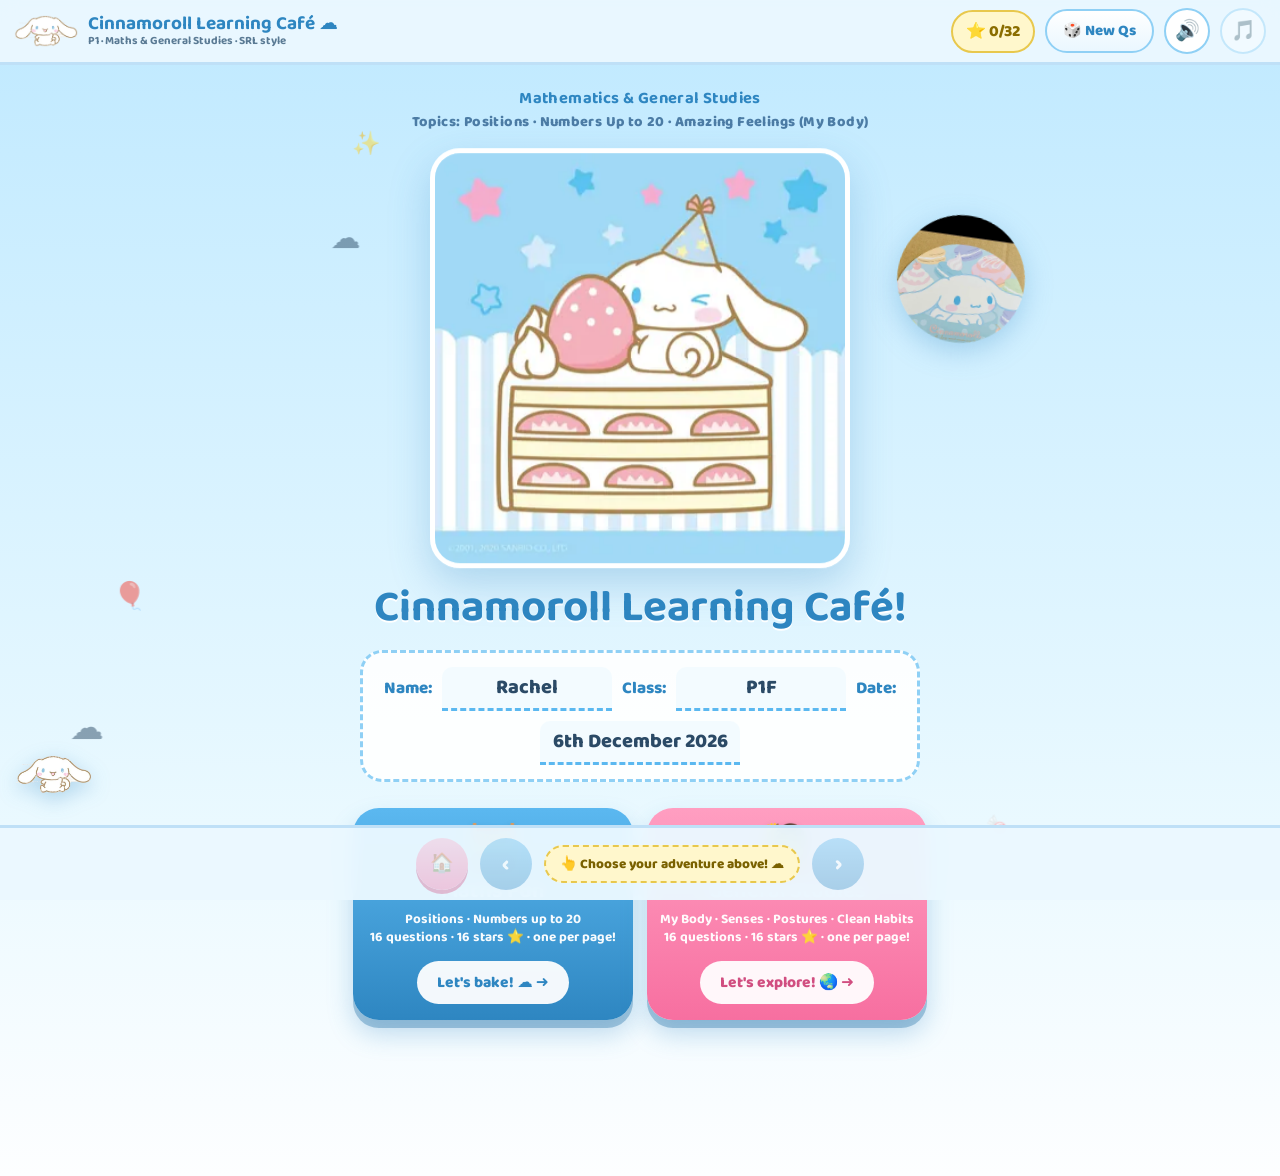
==== index.html @ 6be1f138 "Cinnamoroll maths site" ====
<!DOCTYPE html><html lang="en"><head><meta charset="UTF-8"><meta http-equiv="refresh" content="0; url=cinnamoroll-maths-fun.html"><title>Redirecting…</title></head><body><p><a href="cinnamoroll-maths-fun.html">Enter</a></p></body></html>
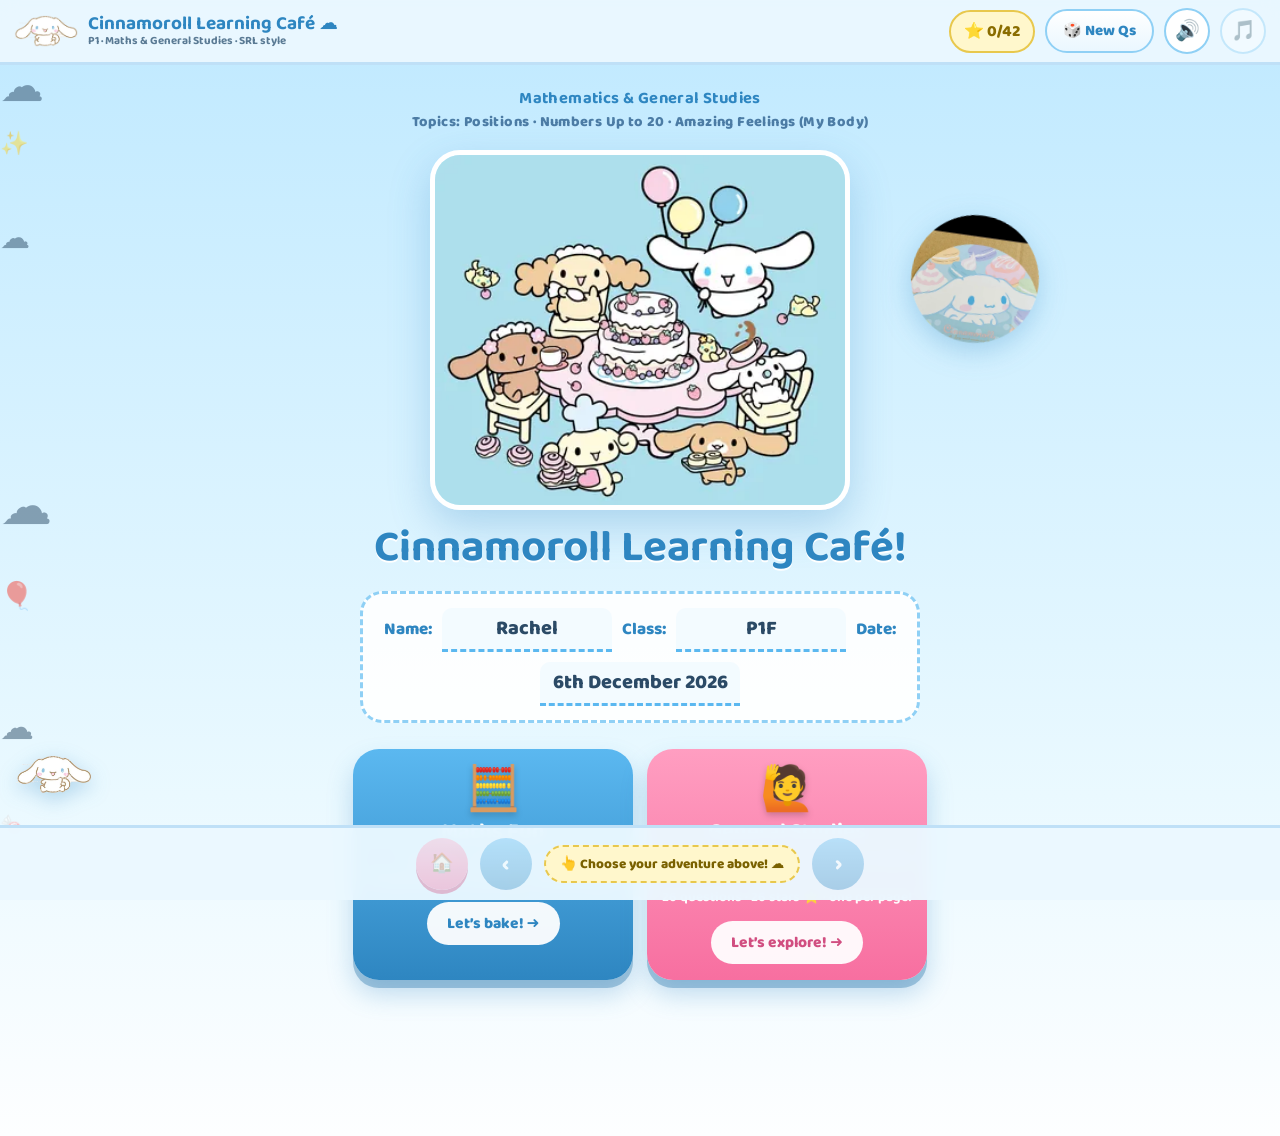
==== commit ad3e5fe1: "Restructure: single-file app -> modular HTML/CSS/JS with subject registry (P1->P6 ready)" ====
--- a/index.html
+++ b/index.html
@@ -1 +1,100 @@
-<!DOCTYPE html><html lang="en"><head><meta charset="UTF-8"><meta http-equiv="refresh" content="0; url=cinnamoroll-maths-fun.html"><title>Redirecting…</title></head><body><p><a href="cinnamoroll-maths-fun.html">Enter</a></p></body></html>
+<!DOCTYPE html>
+<html lang="en">
+<head>
+<meta charset="UTF-8">
+<meta name="viewport" content="width=device-width, initial-scale=1, viewport-fit=cover">
+<meta name="theme-color" content="#BFE9FF">
+<link rel="icon" type="image/svg+xml" href="logo.svg">
+<title>Cinnamoroll Learning Café</title>
+<link rel="preconnect" href="https://fonts.googleapis.com">
+<link rel="preconnect" href="https://fonts.gstatic.com" crossorigin>
+<link href="https://fonts.googleapis.com/css2?family=Baloo+2:wght@500;700;800&display=swap" rel="stylesheet">
+<link rel="stylesheet" href="css/base.css">
+<link rel="stylesheet" href="css/cards.css">
+<link rel="stylesheet" href="css/subjects.css">
+</head>
+<body>
+<div class="bg-cloud" style="top:6%; font-size:44px; animation-duration:46s;">☁️</div>
+<div class="bg-cloud" style="top:24%; font-size:30px; animation-duration:60s; animation-delay:-20s;">☁️</div>
+<div class="bg-cloud" style="top:52%; font-size:52px; animation-duration:75s; animation-delay:-45s;">☁️</div>
+<div class="bg-cloud" style="top:78%; font-size:34px; animation-duration:55s; animation-delay:-10s;">☁️</div>
+<div class="bg-cloud" style="top:14%; font-size:23px; animation-duration:92s; animation-delay:-32s;">✨</div>
+<div class="bg-cloud" style="top:64%; font-size:27px; animation-duration:72s; animation-delay:-15s;">🎈</div>
+<div class="bg-cloud" style="top:90%; font-size:24px; animation-duration:84s; animation-delay:-60s;">🍬</div>
+
+<div class="hdr">
+  <img class="logo" id="logoImg" alt="logo">
+  <div class="hdr-title">
+    <b>Cinnamoroll Learning Café ☁️</b>
+    <small>P1 · Maths &amp; General Studies · SRL style</small>
+  </div>
+  <div class="pill" id="starPill">⭐ 0/32</div>
+  <div class="pill pill-t" id="timerPill" style="display:none">⏱ 0:00</div>
+  <button class="shuf" id="shufBtn" title="Fresh questions!">🎲 New Qs</button>
+  <button class="hbtn" id="muteBtn">🔊</button>
+  <button class="hbtn" id="musicBtn" title="Cinnamoroll café waltz 🎵">🎵</button>
+</div>
+
+<div class="app">
+
+  <!-- ============ PAGE 1 · COVER ============ -->
+  <section class="page active" id="pg1">
+    <div class="cover">
+      <div class="school">
+        <b>Mathematics &amp; General Studies</b><br>
+        Topics: Positions · Numbers Up to 20 · Amazing Feelings (My Body)
+      </div>
+      <img class="hero float" id="heroImg" alt="Cinnamoroll">
+      <img class="macaron-badge float" id="macaronImg" alt="cafe" style="animation-delay:.8s">
+      <h1>Cinnamoroll Learning Café!</h1>
+      <div class="namecard">
+        <label>Name:</label><input id="kidName" maxlength="18" autocomplete="off">
+        <label>Class:</label><input id="kidClass" maxlength="6" value="P1F" autocomplete="off">
+        <label>Date:</label><input id="kidDate" readonly style="width:200px">
+      </div>
+      <div class="stream-row" id="streamRow"></div>
+      </div>
+  </section>
+
+  <!-- ============ QUESTION PAGES (one card per page — built by JS) ============ -->
+  <div id="pages"></div>
+
+</div>
+
+<footer class="ftr">
+  <button class="nav-btn home" id="homeBtn" title="Back to the index page" disabled>🏠</button>
+  <button class="nav-btn" id="prevBtn" disabled>‹</button>
+  <div class="dots" id="dots"></div>
+  <button class="nav-btn" id="nextBtn" disabled>›</button>
+</footer>
+
+<div id="mascot">
+  <div id="mascotSay"></div>
+  <img id="mascotImg" alt="Cinnamoroll buddy">
+</div>
+
+<div id="toast"></div>
+
+<div id="cert">
+  <div class="cert-card">
+    <img class="party" id="partyImg" alt="party">
+    <h2 id="certTitle">🌟 Official Maths Star! 🌟</h2>
+    <div class="cname" id="certName">Rachel</div>
+    <p id="certText">finished all 42 café &amp; GS challenges with Cinnamoroll &amp; friends!<br>
+      Milk only got to eat <b>3</b> cinnamon rolls because of you. 🍥🐶</p>
+    <button class="close-btn" id="certClose">Yay! Close 🎉</button>
+  </div>
+</div>
+<!-- scripts: core (load order matters) → subjects → boot -->
+<script src="js/core/10-assets.js"></script>
+<script src="js/core/20-helpers.js"></script>
+<script src="js/core/30-audio.js"></script>
+<script src="js/core/40-registry.js"></script>
+<script src="js/core/50-furniture.js"></script>
+<script src="js/core/60-pages.js"></script>
+<script src="js/core/70-interactions.js"></script>
+<script src="js/subjects/maths.js"></script>
+<script src="js/subjects/gs.js"></script>
+<script src="js/90-boot.js"></script>
+</body>
+</html>
--- a/css/base.css
+++ b/css/base.css
@@ -0,0 +1,229 @@
+/* ============================================================
+   Cinnamoroll Learning Café — base: tokens, layout, chrome
+   (header, cover, footer nav, toast, mascot, certificate, report)
+   ============================================================ */
+:root{
+  --sky1:#BFE9FF; --sky2:#EAF9FF; --blue:#2E86C1; --blue2:#5BB8F0;
+  --bord:#8FD0F5; --pink:#FF9EC1; --gold:#FFD34D; --green:#35C46E;
+  --red:#FF6B81; --ink:#2B4A66; --wood:#C98D4E;
+}
+*{box-sizing:border-box; margin:0; padding:0; -webkit-tap-highlight-color:transparent;}
+html{scroll-behavior:smooth;}
+body{
+  font-family:'Baloo 2','Comic Sans MS','Chalkboard SE','Comic Neue',system-ui,sans-serif;
+  background:linear-gradient(180deg,var(--sky1),var(--sky2) 70%,#FDFEFF);
+  color:var(--ink); min-height:100vh; padding:0 0 130px;
+  touch-action:manipulation; overflow-x:hidden;
+}
+button{font-family:inherit; cursor:pointer; touch-action:manipulation; -webkit-touch-callout:none;}
+input{font-family:inherit;}
+.app{position:relative; z-index:1; max-width:900px; margin:0 auto; padding:0 14px;}
+.bg-cloud{position:fixed; z-index:0; opacity:.5; pointer-events:none; animation:drift linear infinite;}
+@keyframes drift{from{transform:translateX(-20vw)} to{transform:translateX(115vw)}}
+.float{animation:float 3.2s ease-in-out infinite;}
+@keyframes float{0%,100%{transform:translateY(0)}50%{transform:translateY(-7px)}}
+
+/* ---------- header ---------- */
+.hdr{position:sticky; top:0; z-index:50; display:flex; align-items:center; gap:10px;
+  padding:8px 14px; background:rgba(235,248,255,.94); border-bottom:3px solid #BFE0F7;
+  backdrop-filter:blur(8px); -webkit-backdrop-filter:blur(8px);}
+.logo{width:64px; height:40px; flex:none; object-fit:contain;}
+.hdr-title{display:flex; flex-direction:column; line-height:1.12; margin-right:auto; min-width:0;}
+.hdr-title b{color:var(--blue); font-size:19px; white-space:nowrap;}
+.hdr-title small{color:#5A7A94; font-size:11.5px; font-weight:700; white-space:nowrap;}
+.hbtn{width:46px; height:46px; border-radius:50%; border:2px solid var(--bord);
+  background:#fff; font-size:20px; flex:none;}
+.pill{background:#FFF7CC; border:2px solid #E8C84D; padding:7px 13px; border-radius:999px;
+  font-weight:800; color:#8a6d00; font-size:16px; white-space:nowrap;}
+.shuf{border-radius:999px; border:2px solid var(--bord); background:linear-gradient(180deg,#fff,#EAF7FF);
+  padding:8px 16px; font-weight:800; color:var(--blue); font-size:15px; flex:none;}
+.shuf:active{transform:scale(.95);}
+
+/* ---------- pages & cards ---------- */
+.page{display:none;}
+.page.active{display:block; animation:slide .35s ease;}
+@keyframes slide{from{opacity:0; transform:translateX(24px)} to{opacity:1; transform:none}}
+.page-banner{display:flex; align-items:center; gap:12px; background:rgba(255,255,255,.8);
+  border:2px dashed #BFE0F7; border-radius:22px; padding:10px 16px; margin:14px 0 4px;}
+.page-banner img{width:58px; height:52px; object-fit:contain; flex:none;}
+.page-banner .pb-t{min-width:0;}
+.page-banner b{color:var(--blue); font-size:18px; display:block; line-height:1.2;}
+.page-banner span{font-size:13.5px; color:#5A7A94; font-weight:700; line-height:1.35; display:block;}
+.card{background:#fff; border:3px solid var(--bord); border-radius:26px; padding:18px;
+  margin:16px 0; box-shadow:0 8px 20px rgba(46,134,193,.10); transition:border-color .3s;}
+.card.done{border-color:var(--green); background:#F7FFFA;}
+.card-top{display:flex; align-items:center; gap:10px; flex-wrap:wrap;}
+.ex-letter{flex:none; width:38px; height:38px; border-radius:50%; background:var(--blue);
+  color:#fff; display:grid; place-items:center; font-weight:800; font-size:19px;}
+.ex-letter.small{width:30px; height:30px; font-size:15px; background:var(--blue2);}
+.star-mark{color:#E8B300; font-size:22px; line-height:1;}
+.card-top b{color:var(--ink); font-size:18.5px;}
+.done-badge{display:none; margin-left:auto; background:var(--green); color:#fff;
+  padding:6px 14px; border-radius:999px; font-weight:800; font-size:15px; white-space:nowrap;}
+.card.done .done-badge{display:inline-block; animation:pop .5s;}
+@keyframes pop{0%{transform:scale(0)}70%{transform:scale(1.25)}100%{transform:scale(1)}}
+.card-instr{font-size:15.5px; color:#5A7A94; margin:6px 0 10px 48px; line-height:1.45; font-weight:700;}
+.qline{font-size:20px; margin:12px 0; display:flex; flex-wrap:wrap; align-items:center;
+  gap:7px; color:var(--ink); line-height:1.5; font-weight:600;}
+.qline .nm{color:var(--blue); font-weight:800;}
+.emoji{font-size:27px; line-height:1; vertical-align:-3px;}
+.emoji.big{font-size:34px;}
+.tip{background:#FFF7D6; border:2px dashed #E8C84D; border-radius:14px; padding:8px 14px;
+  font-size:14.5px; color:#7a6100; font-weight:700; margin:10px 0; line-height:1.4;}
+.hint{background:#FFEFEF; border:2px dashed #FFB3BE; border-radius:14px; padding:8px 14px;
+  font-size:14.5px; color:#B23A4A; font-weight:700; margin:10px 0 0; line-height:1.4; display:none;}
+.shake{animation:shake .5s;}
+@keyframes shake{0%,100%{transform:translateX(0)}20%{transform:translateX(-8px)}
+  40%{transform:translateX(8px)}60%{transform:translateX(-6px)}80%{transform:translateX(6px)}}
+/* cover */
+.cover{min-height:calc(100vh - 210px); display:flex; flex-direction:column; align-items:center;
+  text-align:center; padding:10px 0 20px;}
+.school{font-weight:800; color:#4C7CA5; letter-spacing:.4px; font-size:14.5px; margin-top:12px;
+  line-height:1.5;}
+.school b{color:var(--blue); font-size:16.5px;}
+.hero{width:min(78vw,420px); border-radius:30px; border:5px solid #fff;
+  box-shadow:0 16px 40px rgba(46,134,193,.28); margin:16px 0 6px;}
+.cover h1{font-size:clamp(30px,6vw,44px); color:var(--blue); line-height:1.1; margin:8px 0 2px;
+  text-shadow:0 2px 0 #fff;}
+.cover .fun{font-size:16.5px; font-weight:700; color:#5A7A94; max-width:520px; line-height:1.45;}
+.namecard{display:flex; gap:10px; flex-wrap:wrap; justify-content:center; align-items:center;
+  background:rgba(255,255,255,.9); border:3px dashed var(--bord); border-radius:22px;
+  padding:14px 18px; margin:16px 0 8px; width:min(96%,560px);}
+.namecard label{font-weight:800; color:var(--blue); font-size:17px;}
+.namecard input{border:none; border-bottom:3px dashed var(--blue2); background:#F3FBFF;
+  font-size:20px; font-weight:800; color:var(--ink); text-align:center; width:170px; height:44px;
+  border-radius:10px 10px 0 0;}
+.macaron-badge{position:absolute; right:max(10px,4vw); top:150px; width:clamp(80px,14vw,128px);
+  filter:drop-shadow(0 8px 14px rgba(46,134,193,.3)); transform:rotate(8deg);}
+.start-btn{margin:14px 0 6px; padding:16px 54px; font-size:23px; font-weight:800; color:#fff;
+  background:linear-gradient(180deg,#FF9EC1,#F76FA0); border:none; border-radius:999px;
+  box-shadow:0 7px 0 #D14E80; min-height:60px;}
+.start-btn:active{transform:translateY(4px); box-shadow:0 3px 0 #D14E80;}
+.rand-note{font-size:14px; color:#5A7A94; font-weight:700; max-width:460px; line-height:1.4;}
+.deco{position:absolute; pointer-events:none; opacity:.9;}
+
+/* footer nav */
+.ftr{position:fixed; left:0; right:0; bottom:0; z-index:60; background:rgba(235,248,255,.96);
+  border-top:3px solid #BFE0F7; padding:10px 14px calc(10px + env(safe-area-inset-bottom));
+  display:flex; align-items:center; gap:12px; justify-content:center;
+  backdrop-filter:blur(8px); -webkit-backdrop-filter:blur(8px);}
+.nav-btn{width:52px; height:52px; border-radius:50%; border:none; font-size:22px; font-weight:900;
+  color:#fff; background:linear-gradient(180deg,#5BB8F0,#2E86C1); box-shadow:0 4px 0 #1F6EA3;}
+.nav-btn:disabled{opacity:.35; box-shadow:none;}
+.nav-btn:active{transform:translateY(2px);}
+.dots{display:flex; gap:9px;}
+.dot{width:15px; height:15px; border-radius:50%; background:#CFE9FB; border:2px solid #9CCBEE;}
+.dot.on{background:var(--blue); transform:scale(1.25);}
+.dot.done{background:var(--green); border-color:#7BCB9C;}
+
+/* toast & confetti */
+#toast{position:fixed; left:50%; bottom:112px; transform:translateX(-50%) translateY(30px);
+  background:rgba(43,74,102,.94); color:#fff; font-weight:800; font-size:17px; padding:13px 22px;
+  border-radius:999px; opacity:0; pointer-events:none; transition:all .3s; z-index:99; max-width:88vw;
+  text-align:center; line-height:1.35;}
+#toast.show{opacity:1; transform:translateX(-50%) translateY(0);}
+.cp{position:fixed; z-index:98; pointer-events:none; font-size:22px; animation:fall 1.5s linear forwards;}
+@keyframes fall{to{transform:translateY(130px) rotate(220deg); opacity:0;}}
+
+/* certificate */
+#cert{position:fixed; inset:0; z-index:120; background:rgba(43,74,102,.55); display:none;
+  align-items:center; justify-content:center; padding:18px;}
+#cert.show{display:flex;}
+.cert-card{background:linear-gradient(180deg,#FFFDF4,#FFF6D9); border:6px solid var(--gold);
+  border-radius:30px; max-width:560px; width:100%; padding:22px; text-align:center; position:relative;
+  max-height:92vh; overflow:auto;}
+.cert-card img.party{width:100%; border-radius:18px; border:3px solid #FFE28A;}
+.cert-card h2{color:#B8860B; font-size:26px; margin:10px 0 2px;}
+.cert-card .cname{font-size:30px; color:var(--blue); font-weight:800; margin:6px 0;}
+.cert-card p{font-size:16px; color:#7a6100; font-weight:700; line-height:1.5;}
+.close-btn{margin-top:14px; padding:12px 40px; font-size:18px; font-weight:800; color:#fff;
+  background:linear-gradient(180deg,#5BB8F0,#2E86C1); border:none; border-radius:999px;
+  box-shadow:0 5px 0 #1F6EA3;}
+/* ---------- extra fun & sparkle (P1 boost) ---------- */
+.page.active .card{animation:cardIn .55s both;}
+.page.active .card:nth-child(3){animation-delay:.09s}
+.page.active .card:nth-child(4){animation-delay:.18s}
+.page.active .card:nth-child(5){animation-delay:.27s}
+@keyframes cardIn{from{opacity:0; transform:translateY(26px) scale(.96)}
+  62%{transform:translateY(-5px) scale(1.004)} to{opacity:1; transform:none}}
+.friend img:not(.flip){animation:bob 3.4s ease-in-out infinite;}
+.friend img.flip{animation:bobFlip 3.4s ease-in-out infinite;}
+.friend:nth-child(2) img{animation-delay:-.9s}
+.friend:nth-child(3) img{animation-delay:-1.8s}
+.friend:nth-child(4) img{animation-delay:-2.5s}
+@keyframes bob{0%,100%{transform:translateY(0) rotate(-1.6deg)}50%{transform:translateY(-6px) rotate(1.6deg)}}
+@keyframes bobFlip{0%,100%{transform:scaleX(-1) rotate(-1.6deg)}50%{transform:scaleX(-1) translateY(-6px) rotate(1.6deg)}}
+.shelf-item{animation:bob 3.8s ease-in-out infinite;}
+.shelf-row .shelf-item:nth-child(2){animation-delay:-1.2s}
+.shelf-row .shelf-item:nth-child(3){animation-delay:-2.3s}
+.card.done{border-color:var(--green); background:#F7FFFA;
+  box-shadow:0 0 0 5px rgba(53,196,110,.16), 0 10px 26px rgba(53,196,110,.22);}
+.pill.bump{animation:starPop .6s;}
+@keyframes starPop{0%{transform:scale(1)}40%{transform:scale(1.35) rotate(7deg)}100%{transform:scale(1)}}
+.check-btn{position:relative; overflow:hidden;}
+.check-btn::after{content:''; position:absolute; top:0; left:-65%; width:38%; height:100%;
+  background:linear-gradient(100deg,transparent,rgba(255,255,255,.5),transparent);
+  animation:shine 2.8s ease-in-out infinite; pointer-events:none;}
+@keyframes shine{0%{left:-65%}55%{left:135%}100%{left:135%}}
+.friend.bub .tag.full{animation:pop .45s;}
+.friend.bub2{width:40%; max-width:200px;}
+.friend.bub2 img{max-width:180px;}
+.friend.bub2 .tag{font-size:18px; min-width:132px; min-height:42px; border-width:3px;
+  display:grid; place-items:center;}
+.hbtn.music-off{opacity:.4;}
+#mascot{position:fixed; left:8px; bottom:106px; z-index:70; width:92px;
+  display:flex; flex-direction:column; align-items:center; pointer-events:none;}
+#mascotSay{background:#fff; border:3px solid var(--bord); border-radius:16px; padding:6px 11px;
+  font-size:13px; font-weight:800; color:var(--blue); text-align:center; opacity:0; transform:scale(.5)
+  translateY(8px); transition:all .28s cubic-bezier(.34,1.56,.64,1); max-width:180px; line-height:1.3;
+  margin-bottom:5px; box-shadow:0 6px 14px rgba(46,134,193,.18);}
+#mascotSay.show{opacity:1; transform:scale(1) translateY(0);}
+#mascotImg{width:76px; filter:drop-shadow(0 6px 10px rgba(46,134,193,.3));}
+#mascot.cheer #mascotImg{animation:mascotJump .5s ease 2;}
+#mascot.oops #mascotImg{animation:mascotSad .45s ease 2;}
+@keyframes mascotJump{0%,100%{transform:translateY(0) rotate(0)}45%{transform:translateY(-18px) rotate(-9deg)}}
+@keyframes mascotSad{0%,100%{transform:rotate(0)}30%{transform:rotate(-10deg)}70%{transform:rotate(10deg)}}
+/* ---------- index page: choose your stream ---------- */
+.stream-row{display:flex; gap:14px; justify-content:center; align-items:stretch;
+  flex-wrap:wrap; margin:18px 0 6px; width:min(96%,620px);}
+.stream-btn{flex:1 1 230px; max-width:280px; display:flex; flex-direction:column;
+  align-items:center; gap:5px; border:none; border-radius:26px; padding:18px 12px 16px;
+  color:#fff; font-family:inherit; min-height:170px;
+  box-shadow:0 8px 0 rgba(31,110,163,.35), 0 14px 26px rgba(46,134,193,.28);
+  transition:transform .12s, box-shadow .12s;}
+.stream-btn:active{transform:translateY(5px); box-shadow:0 3px 0 rgba(31,110,163,.35), 0 8px 16px rgba(46,134,193,.22);}
+.stream-btn .s-ico{font-size:44px; line-height:1.1; filter:drop-shadow(0 3px 3px rgba(0,0,0,.2));}
+.stream-btn b{font-size:22px; line-height:1.15; text-shadow:0 2px 0 rgba(0,0,0,.12);}
+.stream-btn small{font-size:13.5px; font-weight:700; line-height:1.4; opacity:.96;}
+.stream-btn .go{margin-top:9px; background:rgba(255,255,255,.94); border-radius:999px;
+  padding:9px 20px; font-weight:800; font-size:15.5px;}
+.stream-btn.math{background:linear-gradient(180deg,#5BB8F0,#2E86C1);}
+.stream-btn.math .go{color:var(--blue);}
+.stream-btn.gs{background:linear-gradient(180deg,#FF9EC1,#F76FA0);}
+.stream-btn.gs .go{color:#D14E80;}
+.nav-btn.home{background:linear-gradient(180deg,#FFB1C9,#F76FA0); box-shadow:0 4px 0 #D14E80; font-size:19px;}
+.dots .home-tip{font-size:13.5px; font-weight:800; color:#7a6100; align-self:center;
+  background:#FFF7CC; border:2px dashed #E8C84D; border-radius:999px; padding:6px 14px;
+  white-space:nowrap;}
+/* ===== timer pill ===== */
+.pill-t{background:#EAF6FF; border-color:#8FC6EE; color:#2C6EA8; font-variant-numeric:tabular-nums;}
+/* ===== report card (stats page) ===== */
+.stats-hero{display:flex; align-items:center; gap:12px; background:#F3FBFF; border:2px dashed #BFE0F5;
+  border-radius:16px; padding:10px 14px; margin:8px 0 14px; font-size:17px; font-weight:800; color:#2C6EA8;}
+.stat-rows{display:flex; flex-direction:column; gap:7px; margin:6px 0 14px;}
+.stat-row{display:flex; align-items:center; gap:9px; background:#fff; border:2px solid #DCEBF7;
+  border-radius:13px; padding:8px 12px; font-size:15.5px; font-weight:700; color:var(--ink);
+  cursor:pointer;}
+.stat-row:hover{border-color:var(--blue2); background:#F5FBFF;}
+.stat-row .sn{flex:1; min-width:0; overflow:hidden; text-overflow:ellipsis; white-space:nowrap;}
+.stat-row .st{font-variant-numeric:tabular-nums; color:#2C6EA8; background:#EAF6FF;
+  border-radius:999px; padding:2px 10px; font-size:13.5px; white-space:nowrap;}
+.stat-row .sw{font-size:13px; border-radius:999px; padding:2px 9px; white-space:nowrap;}
+.stat-row .sw.good{background:#EAFBF1; color:#22874F;}
+.stat-row .sw.retry{background:#FFEFEF; color:#C24545;}
+.stat-total{display:flex; flex-wrap:wrap; gap:9px; margin:4px 0 6px;}
+.stat-total .tpill{background:#FFF7CC; border:2px solid #E8C84D; border-radius:999px;
+  padding:7px 14px; font-size:15.5px; font-weight:800; color:#7A5E12;}
+.stat-total .tpill.blue{background:#EAF6FF; border-color:#8FC6EE; color:#2C6EA8;}
+.stat-total .tpill.pink{background:#FFEFF4; border-color:#F5A8C0; color:#C2467B;}
+.dot.stat{background:#FFF3D6; border-color:#E8C84D; font-size:10px; line-height:13px; text-align:center;}
--- a/css/cards.css
+++ b/css/cards.css
@@ -0,0 +1,129 @@
+/* ============================================================
+   Question-card UI components (shared by every subject):
+   choices, blanks & word chips, tick rows, scenes, linking,
+   counting, draw pad, answer marking, read-aloud rewards.
+   ============================================================ */
+/* ---------- choices / blanks / chips ---------- */
+.choices{display:inline-flex; gap:8px; flex-wrap:wrap; border-radius:18px;}
+.choices.col{display:flex; flex-direction:column; align-items:stretch; gap:10px; width:100%;}
+.choice{padding:10px 20px; border-radius:999px; border:3px solid var(--bord); background:#fff;
+  font-size:19px; font-weight:700; color:var(--blue); min-height:50px; transition:transform .1s;}
+.choices.col .choice{border-radius:18px; text-align:left;}
+.choice .emoji{font-size:24px;}
+.choice:active{transform:scale(.94);}
+.choice.sel{border-color:var(--blue); background:#E3F4FF; box-shadow:0 0 0 3px #BFE0F7;}
+.choices.need,.choices.nope{outline:3px dashed var(--red); outline-offset:4px; animation:wig .5s;}
+.nope{animation:wig .5s; border-color:var(--red)!important; color:var(--red)!important;}
+@keyframes wig{0%,100%{transform:translateX(0)}25%{transform:translateX(-5px)}
+  75%{transform:translateX(5px)}}
+.blank{min-width:74px; width:88px; height:52px; border:none; border-bottom:4px dashed var(--blue2);
+  background:#F3FBFF; border-radius:12px 12px 0 0; font-size:25px; font-weight:800;
+  color:var(--blue); vertical-align:middle; text-align:center;}
+.blank.sel{animation:pulse 1s infinite; background:#FFF3C9;}
+@keyframes pulse{0%,100%{box-shadow:0 0 0 0 rgba(255,211,77,.55)}
+  50%{box-shadow:0 0 0 7px rgba(255,211,77,0)}}
+.chip-tray{display:flex; flex-wrap:wrap; gap:8px; align-items:center; background:#FFFDF2;
+  border:2px dashed #E8C84D; border-radius:16px; padding:10px; margin-top:14px;}
+.tray-label{font-size:14px; font-weight:800; color:#8a6d00; width:100%;}
+.chip{min-width:54px; height:54px; border-radius:18px; border:3px solid #E8C84D;
+  background:#FFF7CC; font-size:23px; font-weight:800; color:#8a6d00; padding:0 10px;}
+.chip:active{transform:scale(.9);}
+.chip.used{opacity:.25; pointer-events:none;}
+.chip.armed{border-color:#E8A200; background:#FFEEA8; box-shadow:0 0 0 4px rgba(232,163,0,.35);}
+.check-btn{display:block; margin:18px auto 2px; padding:12px 40px; font-size:20px;
+  font-weight:800; color:#fff; background:linear-gradient(180deg,#5BB8F0,#2E86C1);
+  border:none; border-radius:999px; box-shadow:0 6px 0 #1F6EA3; min-height:54px;}
+.check-btn:active{transform:translateY(3px); box-shadow:0 3px 0 #1F6EA3;}
+/* ---------- scenes ---------- */
+.scene{background:linear-gradient(180deg,#F4FBFF,#ECF7FF); border:3px solid var(--bord);
+  border-radius:20px; padding:14px 12px; margin:12px 0;}
+.scene-caption{text-align:center; font-weight:800; color:#4C7CA5; font-size:14px; margin-top:8px;}
+.rowline{display:flex; justify-content:space-evenly; align-items:flex-end; gap:8px; min-height:96px;}
+.friend{display:flex; flex-direction:column; align-items:center; gap:4px; width:22%; max-width:130px;}
+.friend img{width:100%; max-width:118px; object-fit:contain; filter:drop-shadow(0 4px 5px rgba(46,134,193,.18));}
+.friend .tag{background:#fff; border:2px solid var(--bord); border-radius:999px; padding:2px 12px;
+  font-weight:800; font-size:14px; color:var(--ink); white-space:nowrap;}
+.friend.bub .tag{border:2px dashed #5BB8F0; color:var(--blue); min-width:86px; text-align:center; min-height:30px;}
+.friend.bub .tag.full{border-style:solid; color:var(--ink); background:#F3FBFF;}
+.door{align-self:flex-end; display:flex; flex-direction:column; align-items:center; font-size:34px;
+  width:10%; min-width:56px;}
+.door small{font-size:11px; font-weight:800; color:#4C7CA5; background:#fff; border-radius:8px;
+  padding:1px 6px; border:2px solid var(--bord); margin-top:2px;}
+.walkarrow{position:absolute; font-size:20px; color:#5BB8F0; font-weight:900;}
+.shelf{position:relative;}
+.shelf-row{display:flex; justify-content:space-evenly; align-items:flex-end; gap:10px;
+  padding:6px 18px 10px; border-bottom:8px solid var(--wood); border-radius:4px; min-height:78px;}
+.shelf-row + .shelf-row{margin-top:14px;}
+.shelf-item{font-size:46px; line-height:1; filter:drop-shadow(0 3px 3px rgba(0,0,0,.12));}
+.shelf-item.dim{opacity:.9;}
+.cafedoor{position:absolute; right:6px; top:-6px; font-size:36px;}
+/* tick options */
+.tickrow{display:flex; align-items:center; gap:12px; padding:11px 12px; border:3px solid var(--bord);
+  border-radius:18px; margin:9px 0; background:#fff; transition:transform .1s;}
+.tickrow:active{transform:scale(.985);}
+.tickbox{flex:none; width:44px; height:44px; border:3px solid var(--bord); border-radius:12px;
+  background:#fff; display:grid; place-items:center; font-size:27px; font-weight:900; color:var(--green);}
+.tickrow.on .tickbox::after{content:'✓';}
+.tickrow.on{background:#F2FCF6; border-color:#9ADBB5;}
+.tickrow.wrongflash{animation:wig .5s; border-color:var(--red);}
+.ticktext{font-size:19px; font-weight:600; line-height:1.4;}
+/* linking */
+.link-wrap{position:relative;}
+.link-stage{position:relative; display:flex; justify-content:space-between; gap:8px; max-width:480px; margin:0 auto;}
+.link-stage>svg{position:absolute; inset:0; width:100%; height:100%; pointer-events:none; z-index:0;}
+.link-col{display:flex; flex-direction:column; gap:12px; align-items:center; z-index:1;}
+.flip{transform:scaleX(-1);}
+.link-item{width:62px; height:62px; border-radius:50%; background:#fff; border:3px solid var(--bord);
+  font-size:31px; display:grid; place-items:center; position:relative; transition:transform .15s;}
+.link-item:nth-child(odd){transform:translateY(-5px);}
+.link-item:nth-child(even){transform:translateY(5px);}
+.link-item.pending{border-color:var(--gold); box-shadow:0 0 0 5px rgba(255,211,77,.5);}
+.link-item.linked{border-color:var(--green); background:#EAFBF1;}
+
+/* counting scatter */
+.count-stage{position:relative; height:min(56vw,380px); background:#F7FCFF;
+  border:3px solid var(--bord); border-radius:20px; overflow:hidden; margin:10px 0;}
+.count-item{position:absolute; transform:translate(-50%,-50%); font-size:32px; width:56px;
+  height:56px; display:grid; place-items:center; border-radius:50%; background:rgba(255,255,255,.78);
+  border:3px solid transparent; transition:border-color .2s, background .2s;}
+.count-item.counted{border-color:var(--green); background:#EAFBF1;}
+.count-item.counted::after{content:'✓'; position:absolute; top:-7px; right:-7px; background:var(--green);
+  color:#fff; width:23px; height:23px; border-radius:50%; font-size:14px; font-weight:900;
+  display:grid; place-items:center;}
+.count-item:active{transform:translate(-50%,-50%) scale(.9);}
+/* comparison box */
+.cmpbox{border:3.5px solid var(--ink); border-radius:18px; padding:12px 14px; margin:14px 0;
+  background:#FFFDF6;}
+.cmpbox .qline{margin:4px 0;}
+/* ---------- read aloud 🔈 & card-win rewards ---------- */
+.btnrow{display:flex; gap:10px; justify-content:center; align-items:center; flex-wrap:wrap; margin-top:18px;}
+.btnrow .check-btn{margin:0;}
+.read-btn{padding:11px 22px; font-size:17px; font-weight:800; color:var(--blue);
+  background:linear-gradient(180deg,#fff,#EAF7FF); border:3px solid var(--bord); border-radius:999px;
+  box-shadow:0 4px 0 #BFE0F7; min-height:50px;}
+.read-btn:active{transform:translateY(2px); box-shadow:0 2px 0 #BFE0F7;}
+.qline,.card-instr,.scene-caption,.speech,.tip,.hint,.tray-label,.page-banner .pb-t span{cursor:pointer;}
+.reading{background:#FFF6CF!important; border-radius:12px;
+  box-shadow:0 0 0 4px rgba(255,211,77,.45)!important;}
+.card.win{animation:winGlow 1.3s ease 1;}
+@keyframes winGlow{0%{box-shadow:0 0 0 0 rgba(255,211,77,.85),0 10px 26px rgba(53,196,110,.22)}
+  60%{box-shadow:0 0 0 26px rgba(255,211,77,0),0 10px 26px rgba(53,196,110,.22)}
+  100%{box-shadow:0 0 0 0 rgba(255,211,77,0),0 10px 26px rgba(53,196,110,.22)}}
+.card.win .done-badge{animation:pop .6s, badgeWig .7s .35s;}
+@keyframes badgeWig{0%,100%{transform:rotate(0)}30%{transform:rotate(9deg) scale(1.12)}
+  60%{transform:rotate(-9deg) scale(1.12)}}
+.starfly{position:fixed; z-index:99; pointer-events:none; font-size:24px; font-weight:900; color:#8a6d00;
+  background:#FFF7CC; border:3px solid #E8C84D; border-radius:999px; padding:5px 14px;
+  animation:starFly 1.25s ease-out forwards; box-shadow:0 6px 14px rgba(232,163,0,.35);}
+@keyframes starFly{18%{opacity:1}100%{transform:translateY(-120px) scale(1.4); opacity:0}}
+.chip{white-space:nowrap;}
+.chip.letchip{font-size:19px; min-width:0; padding:0 14px; height:48px;}
+.chip.letchip b{color:#D68910; margin-right:3px;}
+.choices.pch .choice{min-width:64px; font-size:26px; padding:8px 18px;}
+[data-q="14cP"] .choice{font-size:30px; padding:8px 14px;}
+/* ===== answer marking (correct / wrong) ===== */
+.ans-ok{outline:3px solid #2FA968 !important; outline-offset:2px; background:#EAFBF1 !important;}
+.ans-no{outline:3px solid #E05A5A !important; outline-offset:2px; background:#FFEDED !important; animation:shake .45s;}
+.ans-miss{outline:3px dashed #E8A13C !important; outline-offset:2px; background:#FFF6E8 !important;}
+.choice.ans-ok,.numtile.ans-ok,.thing.ans-ok{border-color:#2FA968;}
+.choice.ans-no,.numtile.ans-no,.thing.ans-no{border-color:#E05A5A;}
--- a/css/subjects.css
+++ b/css/subjects.css
@@ -0,0 +1,167 @@
+/* ============================================================
+   Subject-specific styles. One block per subject — add a new
+   block (e.g. /* ===== English ===== */ ) when you add a subject.
+   ============================================================ */
+
+/* ===== Maths (P1): trains, ten-frames, muffins, number tiles ===== */
+/* ten frames */
+.tf-row{display:flex; align-items:center; gap:8px; margin:12px 0; flex-wrap:wrap;}
+.tf-label{flex:none; min-width:60px; text-align:center; background:var(--blue); color:#fff;
+  font-weight:800; border-radius:12px; padding:10px 8px; font-size:17px;}
+.tf-label.small{font-size:12.5px; min-width:78px; line-height:1.15;}
+.tf-boxes{display:flex; flex-wrap:wrap; gap:6px;}
+.tf-box{width:46px; height:46px; border:3px dashed var(--bord); border-radius:12px;
+  background:#fff; position:relative;}
+.tf-box.on::after{content:''; position:absolute; inset:6px; border-radius:50%;
+  background:var(--dotc,#8EC9F5); box-shadow:inset -3px -4px 0 rgba(0,0,0,.08);}
+.tf-box:active{transform:scale(.92);}
+/* add / take away trays */
+.muffin-tray{display:flex; flex-wrap:wrap; gap:10px; background:#FFF6F9;
+  border:3px solid #FFCFE0; border-radius:20px; padding:12px; justify-content:center; margin:10px 0;}
+.muffin-tray.added{border-style:dashed; min-height:76px; background:#FFFBFD;}
+.muffin{width:54px; height:54px; font-size:29px; display:grid; place-items:center;
+  background:#fff; border:3px solid #FFCFE0; border-radius:14px;}
+.muffin:active{transform:scale(.9);}
+.pear{transition:opacity .3s, transform .3s, filter .3s;}
+.pear.removed{opacity:.14; transform:scale(.55) rotate(18deg); filter:grayscale(1);}
+.add-btn{display:block; margin:12px auto; padding:12px 30px; font-size:19px; font-weight:800;
+  color:#5b4200; background:linear-gradient(180deg,var(--gold),#FFB300); border:none;
+  border-radius:999px; box-shadow:0 5px 0 #C79000; min-height:52px;}
+.add-btn:active{transform:translateY(3px); box-shadow:0 2px 0 #C79000;}
+.speech{position:relative; background:#fff; border:3px solid var(--bord); border-radius:18px;
+  padding:10px 16px; font-size:19px; font-weight:800; color:var(--blue); margin:10px auto;
+  width:max-content; max-width:92%;}
+.speech::after{content:''; position:absolute; bottom:-14px; left:38px; border:9px solid transparent;
+  border-top-color:var(--bord);}
+/* trains */
+.train{display:flex; align-items:center; gap:0; margin:12px 0; flex-wrap:nowrap;}
+.wagon{width:76px; height:64px; border:3px solid #57708A; background:#fff; display:grid;
+  place-items:center; font-size:27px; font-weight:800; color:var(--ink); padding:0;}
+.wagon + .wagon{border-left:none;}
+.wagon:first-child{border-radius:10px 0 0 10px;}
+.wagon.blank{color:transparent; background:#FFFef4;}
+.wagon.blank.filled{color:var(--blue); background:#F0FAFF;}
+.wagon.blank.sel{outline:3px dashed var(--gold); outline-offset:-3px; animation:pulse 1s infinite;}
+.wagon.blank.filled.sel{color:var(--blue);}
+.trainnoza{width:26px; height:64px; background:#57708A; border-radius:6px 0 0 6px;}
+.arrow{font-size:40px; color:#57708A; font-weight:900; line-height:1; margin-left:-2px;}
+/* ---------- 5-friend queue ---------- */
+.friend.bub5{width:17%; max-width:104px;}
+.friend.bub5 img{max-width:86px;}
+.friend.bub5 .tag{font-size:12.5px; min-width:66px; min-height:38px; border-width:2.5px; padding:2px 5px;}
+.friend.bub .tag.given{border-style:solid; background:#EAFBF1; border-color:#9ADBB5;
+  color:var(--ink); pointer-events:none;}
+@media (max-width:420px){
+  .wagon{width:58px; height:56px; font-size:22px;}
+  .tf-box{width:38px; height:38px;}
+  .link-item{width:52px; height:52px; font-size:26px;}
+  .qline{font-size:18px;}
+}
+/* ---------- maths upgrade: tiles, dozen, tighter trains ---------- */
+.numtiles{display:flex; flex-wrap:wrap; gap:10px; margin:10px 0; justify-content:center;}
+.numtile{width:64px; height:64px; border:3px solid #E8A24B; background:linear-gradient(180deg,#FFC766,#FFA726);
+  border-radius:14px; font-size:27px; font-weight:800; color:#5b3a00; box-shadow:0 4px 0 #D68910;
+  display:grid; place-items:center; font-family:inherit; transition:transform .1s;}
+.numtile:active{transform:scale(.92);}
+.numtile.sel{border-radius:999px; border-color:var(--blue); background:linear-gradient(180deg,#fff,#E3F4FF);
+  color:var(--blue); box-shadow:0 0 0 4px #BFE0F7;}
+.doz-tile{display:inline-grid; place-items:center; width:58px; height:58px; border:3px solid #E8A24B;
+  background:linear-gradient(180deg,#FFC766,#FFA726); border-radius:14px; font-size:25px; font-weight:800;
+  color:#5b3a00; vertical-align:middle; box-shadow:0 3px 0 #D68910;}
+.gnum{color:var(--blue); font-weight:800;}
+.train.mid .wagon{width:62px; height:58px; font-size:23px;}
+.train.mid .trainnoza{width:22px; height:58px;}
+.train.tight .wagon{width:52px; height:50px; font-size:20px;}
+.train.tight .trainnoza{width:18px; height:50px;}
+.train.tight .arrow{font-size:30px;}
+@media (max-width:480px){
+  .train.mid .wagon{width:50px; height:46px; font-size:19px;}
+  .train.tight .wagon{width:40px; height:40px; font-size:16px;}
+}
+/* ===== queue direction ends ===== */
+.qends{display:flex; justify-content:space-between; font-size:13px; font-weight:800;
+  color:#4C7CA5; padding:2px 6px 0; margin-top:-6px;}
+.friend.bub .tag{cursor:pointer;}
+
+/* ===== General Studies (P1): body scene, judges, postcards ===== */
+/* ---------- General Studies: amazing feelings ---------- */
+.gs-scene{position:relative; width:100%; aspect-ratio:100/88; background:linear-gradient(180deg,#F4FBFF,#E4F4FF);
+  border:3px solid var(--bord); border-radius:20px; margin:12px 0 10px; overflow:hidden;}
+.gs-scene svg.gs-svg{position:absolute; inset:0; width:100%; height:100%; pointer-events:none;}
+.gs-line{stroke:#F76FA0; stroke-width:.7; opacity:.8; fill:none;}
+.gs-slot{position:absolute; width:21%; height:8.4%; border:2.5px dashed #9CC9EC; background:rgba(255,255,255,.94);
+  border-radius:11px; font-size:clamp(13px,2.9vw,20px); font-weight:800; color:#9CC9EC;
+  display:flex; align-items:center; justify-content:center; padding:0 2px; line-height:1.05; white-space:nowrap;}
+.gs-slot.sel{animation:pulse 1s infinite;}
+.gs-slot.filled{border-style:solid; border-color:var(--blue); color:var(--ink); background:#F3FBFF;}
+.gs-deco{position:absolute; left:28%; bottom:.5%; width:17%; pointer-events:none;
+  filter:drop-shadow(0 3px 4px rgba(46,134,193,.2));}
+/* ---------- GS pages 11-14 · Know Yourself enrichment ---------- */
+.legend{background:#EAF6FF; border:2px dashed #9CC9EC; border-radius:14px; padding:9px 12px;
+  font-weight:800; color:#33566E; font-size:16px; margin:10px 0; line-height:1.7;}
+.say{color:#4C7CA5; font-weight:800;}
+.jsc{font-size:38px; line-height:1; filter:drop-shadow(0 2px 2px rgba(0,0,0,.10));}
+.judge{width:52px; height:52px; min-width:52px; border-radius:50%; border:3px solid var(--bord);
+  background:#fff; font-size:26px; font-weight:900; color:var(--ink);
+  box-shadow:0 3px 0 rgba(46,74,102,.12);}
+.judge:active{transform:scale(.92);}
+.judge.j-col.y{background:#3DBB61; border-color:#2E9C4F; box-shadow:0 3px 0 #2E9C4F;}
+.judge.j-col.n{background:#E85D5D; border-color:#C74545; box-shadow:0 3px 0 #C74545;}
+.judge.j-sym::after{content:'?'; color:#B9D4EA;}
+.judge.j-sym.y::after{content:'✓'; color:#2E9C4F;}
+.judge.j-sym.n::after{content:'✗'; color:#E85D5D;}
+.judge.j-sym.y{border-color:#3DBB61;}
+.judge.j-sym.n{border-color:#E85D5D;}
+.jrow{display:flex; align-items:center; gap:12px; background:#F7FCFF; border:3px solid var(--bord);
+  border-radius:18px; padding:10px 12px; margin:10px 0; cursor:pointer;}
+.jrow:active{transform:scale(.99);}
+.jrow .stext{flex:1; font-size:19px; font-weight:700; color:var(--ink);}
+.postgrid{display:grid; grid-template-columns:1fr 1fr; gap:12px; margin:12px 0;}
+.postcard{background:#F7FCFF; border:3px solid var(--bord); border-radius:20px; padding:12px 10px;
+  display:flex; flex-direction:column; align-items:center; gap:8px; cursor:pointer;}
+.postcard:active{transform:scale(.98);}
+.postcard .psc{font-size:54px; line-height:1.15;}
+.postcard .ptxt{font-size:15px; font-weight:800; text-align:center; color:#33566E; min-height:40px;}
+.case-scene{background:#FFF7E8; border:3px solid #F2D9A4; border-radius:16px; padding:11px 14px;
+  font-weight:700; color:#7A5B18; margin:10px 0; line-height:1.5; cursor:pointer;}
+.facts{display:grid; grid-template-columns:repeat(2,1fr); gap:8px; margin:12px 0;}
+.fact{background:#FFF7E8; border:3px solid #F2D9A4; border-radius:14px; padding:8px 10px;
+  font-size:15px; font-weight:700; color:var(--ink);}
+.fact b{color:#D68910;}
+.qq{font-weight:900; font-size:19px; margin:14px 0 6px; color:var(--ink); cursor:pointer;}
+.pcmp{display:grid; grid-template-columns:1fr 1fr; gap:10px; margin:12px 0;}
+.pcard{border:3px solid var(--bord); border-radius:16px; background:#F7FCFF; padding:10px 8px;
+  display:flex; flex-direction:column; align-items:center; gap:4px; cursor:pointer;}
+.pcard .pic{font-size:44px; line-height:1.2;}
+.pcard small{font-weight:700; color:#4C7CA5; text-align:center; font-size:13px;}
+.pcard b{color:var(--blue); font-size:17px;}
+.mgroup{background:#FFFDF2; border:3px dashed #E8C84D; border-radius:18px; padding:12px; margin:14px 0;}
+.mgroup .mtitle{font-weight:900; font-size:19px; color:#8a6d00; margin:0 0 4px;}
+.mgroup .msub{font-size:14px; font-weight:700; color:#A98F2E; margin-bottom:8px;}
+.lbadge{width:40px; height:40px; min-width:40px; border-radius:12px; border:3px solid var(--bord);
+  background:#fff; display:flex; align-items:center; justify-content:center;
+  font-weight:900; font-size:20px; color:var(--blue);}
+.tickrow.letrow{padding:9px 10px;}
+.things{display:grid; grid-template-columns:repeat(3,1fr); gap:10px; margin:12px 0;}
+.thing{background:#fff; border:3px solid var(--bord); border-radius:18px; padding:10px 4px;
+  display:flex; flex-direction:column; align-items:center; gap:4px;
+  font-weight:800; font-size:14.5px; color:var(--ink); text-align:center;}
+.thing .ico{font-size:44px; line-height:1.1;}
+.thing.on{border-color:#3DBB61; background:#F2FCF6; box-shadow:0 0 0 3px #BFE8CB;}
+.thing:active{transform:scale(.96);}
+.draw-wrap{background:#fff; border:3px solid var(--bord); border-radius:20px; padding:10px; margin:12px 0;}
+.draw-wrap canvas{width:100%; height:auto; border:3px dashed #B9D4EA; border-radius:14px;
+  background:#FBFEFF; touch-action:none; display:block;}
+.draw-tools{display:flex; gap:10px; align-items:center; margin-top:9px; flex-wrap:wrap;}
+.swatch{width:42px; height:42px; border-radius:50%; border:3px solid #fff;
+  box-shadow:0 0 0 2px var(--bord); cursor:pointer;}
+.swatch.sel{box-shadow:0 0 0 4px var(--blue); transform:scale(1.08);}
+.clear-draw{padding:9px 18px; border-radius:999px; border:3px solid var(--bord); background:#fff;
+  font-weight:800; font-size:15px; color:#C74545; font-family:inherit; cursor:pointer;}
+.clear-draw:active{transform:scale(.95);}
+.inpline{display:flex; gap:8px; align-items:center; flex-wrap:wrap; font-size:19px;
+  font-weight:700; margin:10px 0; color:var(--ink);}
+.inpline input{font-size:19px; font-weight:800; color:var(--blue);
+  border:none; border-bottom:4px dashed var(--blue2); background:#F3FBFF;
+  border-radius:10px 10px 0 0; padding:6px 10px; font-family:inherit; min-width:130px;}
+#inpPart{width:170px;} #inpUse{width:240px;}
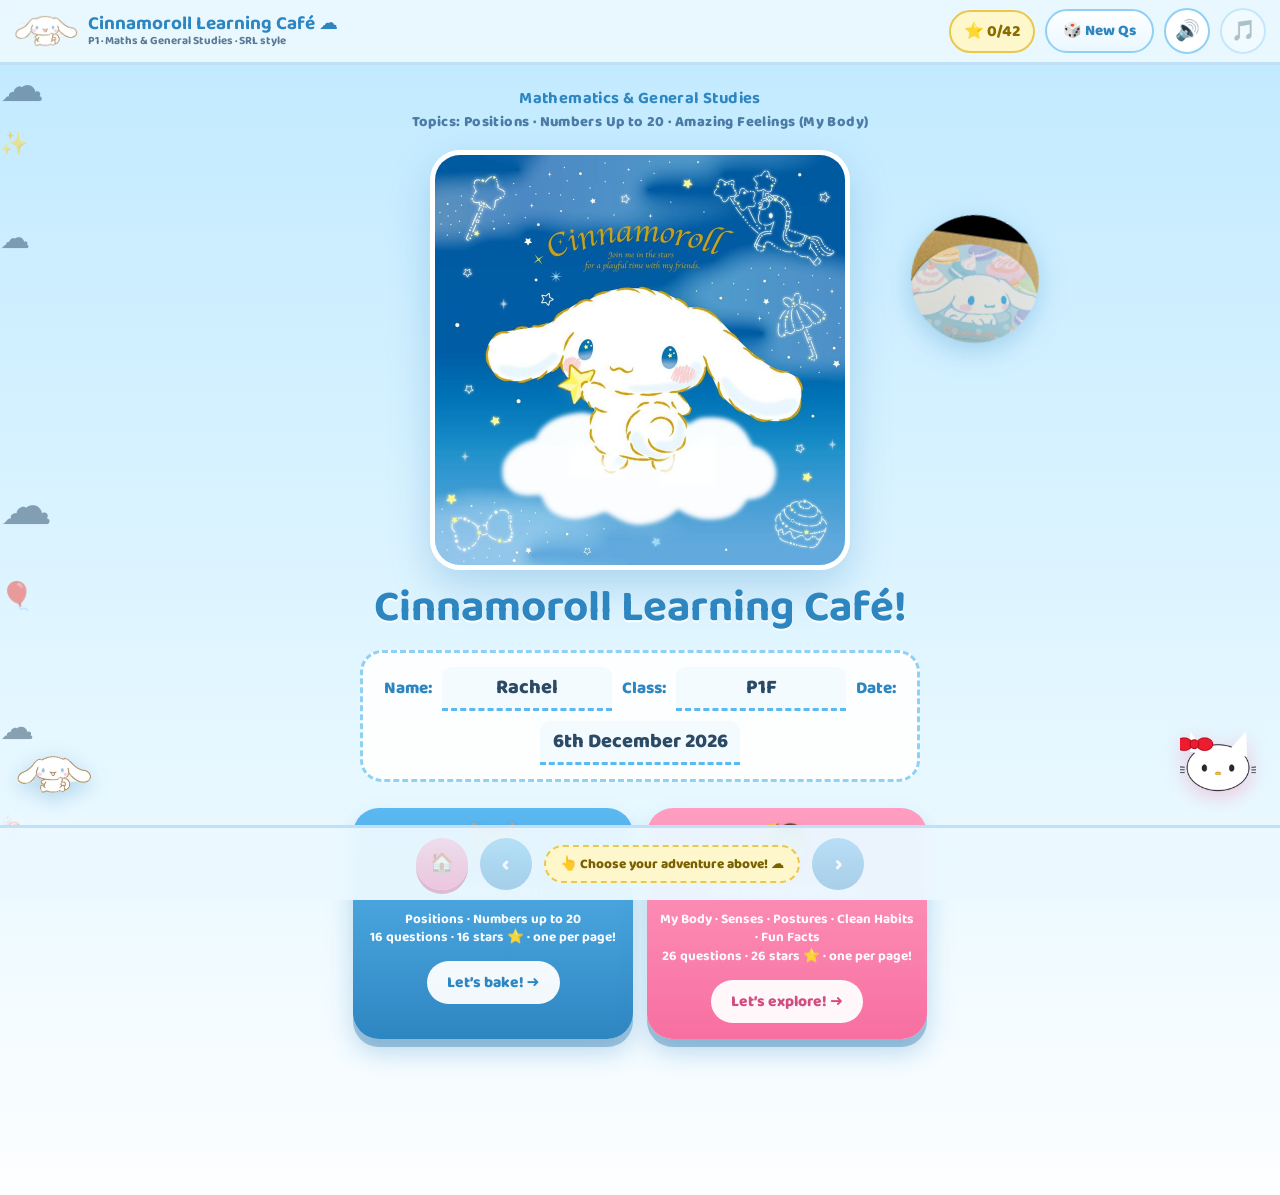
==== commit 1e6214bd: "Add Hello Kitty buddy, more animations, and touch/mobile responsiveness" ====
--- a/index.html
+++ b/index.html
@@ -72,6 +72,7 @@
   <div id="mascotSay"></div>
   <img id="mascotImg" alt="Cinnamoroll buddy">
 </div>
+<div id="kitty"><img id="kittyImg" alt="Hello Kitty buddy"></div>
 
 <div id="toast"></div>
 
--- a/css/base.css
+++ b/css/base.css
@@ -227,3 +227,50 @@
 .stat-total .tpill.blue{background:#EAF6FF; border-color:#8FC6EE; color:#2C6EA8;}
 .stat-total .tpill.pink{background:#FFEFF4; border-color:#F5A8C0; color:#C2467B;}
 .dot.stat{background:#FFF3D6; border-color:#E8C84D; font-size:10px; line-height:13px; text-align:center;}
+
+/* ---------- Hello Kitty buddy (right side, mirrors #mascot) ---------- */
+#kitty{position:fixed; right:8px; bottom:106px; z-index:70; width:92px; pointer-events:none;}
+#kittyImg{width:76px; display:block; filter:drop-shadow(0 6px 10px rgba(247,111,160,.35));}
+#kitty.cheer #kittyImg{animation:kittyHop .5s ease 2;}
+#kitty.oops #kittyImg{animation:kittyTilt .5s ease 2;}
+#kitty.wave #kittyImg{animation:kittyWave .6s ease;}
+@keyframes kittyHop{0%,100%{transform:translateY(0) rotate(0)}45%{transform:translateY(-18px) rotate(9deg)}}
+@keyframes kittyTilt{0%,100%{transform:rotate(0)}40%{transform:rotate(-7deg) translateY(2px)}}
+@keyframes kittyWave{0%,100%{transform:rotate(0)}30%{transform:rotate(-12deg)}70%{transform:rotate(10deg)}}
+
+/* ---------- micro-animations ---------- */
+.choice.sel,.chip.sel,.numtile.sel{animation:pop .35s;}
+.stream-btn{animation:cardIn .55s backwards;} /* backwards: lets :active/.pressed transforms apply after */
+.stream-row .stream-btn:nth-child(2){animation-delay:.12s}
+.stream-row .stream-btn:nth-child(3){animation-delay:.24s}
+
+/* ---------- instant touch feedback (values mirror each :active rule, no double shift) ---------- */
+.choice.pressed{transform:scale(.94);}
+.chip.pressed{transform:scale(.9);}
+.blankslot.pressed{transform:scale(.94);}
+.numtile.pressed,.tf-box.pressed,.judge.pressed{transform:scale(.92);}
+.thing.pressed{transform:scale(.96);}
+.tickrow.pressed{transform:scale(.985);}
+.count-item.pressed{transform:translate(-50%,-50%) scale(.9);}
+.check-btn.pressed{transform:translateY(3px); box-shadow:0 3px 0 #1F6EA3;}
+.nav-btn.pressed{transform:translateY(2px);}
+.stream-btn.pressed{transform:translateY(5px); box-shadow:0 3px 0 rgba(31,110,163,.35), 0 8px 16px rgba(46,134,193,.22);}
+
+/* ---------- mobile responsiveness ---------- */
+@media (max-width:480px){
+  .hdr{flex-wrap:wrap;}
+  #mascot,#kitty{width:60px; bottom:96px;}
+  #mascotImg{width:60px;} #kittyImg{width:56px;}
+  #mascotSay{max-width:110px; font-size:11.5px;}
+  .hero{width:min(88vw,340px);}
+  .hdr-title small{display:none;}
+  .dots{gap:7px;}
+  .dot{width:20px; height:20px;}
+}
+@media (max-height:520px){ /* landscape phones: keep the play area clear */
+  #mascot,#kitty{display:none;}
+  .ftr{padding-top:6px; padding-bottom:calc(6px + env(safe-area-inset-bottom));}
+}
+@media (prefers-reduced-motion:reduce){
+  *{animation-duration:.01ms !important; animation-iteration-count:1 !important;}
+}
